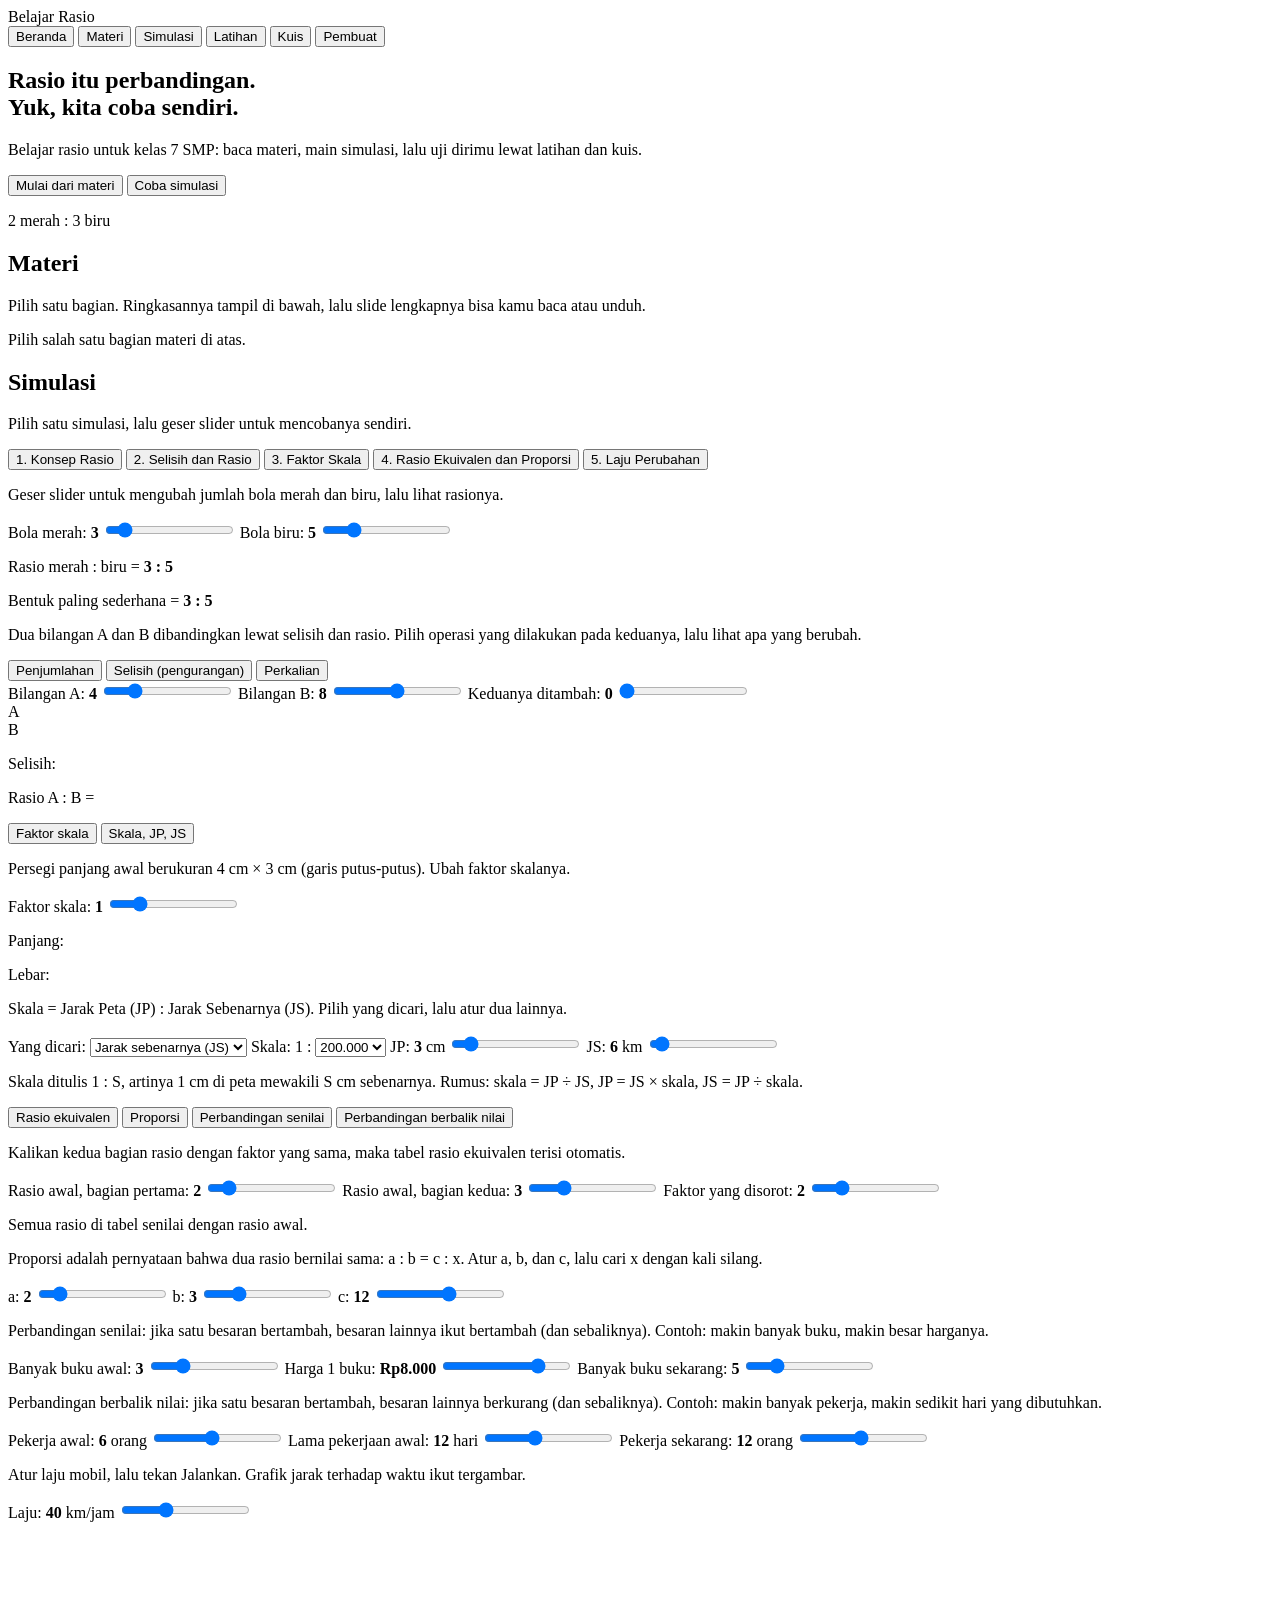
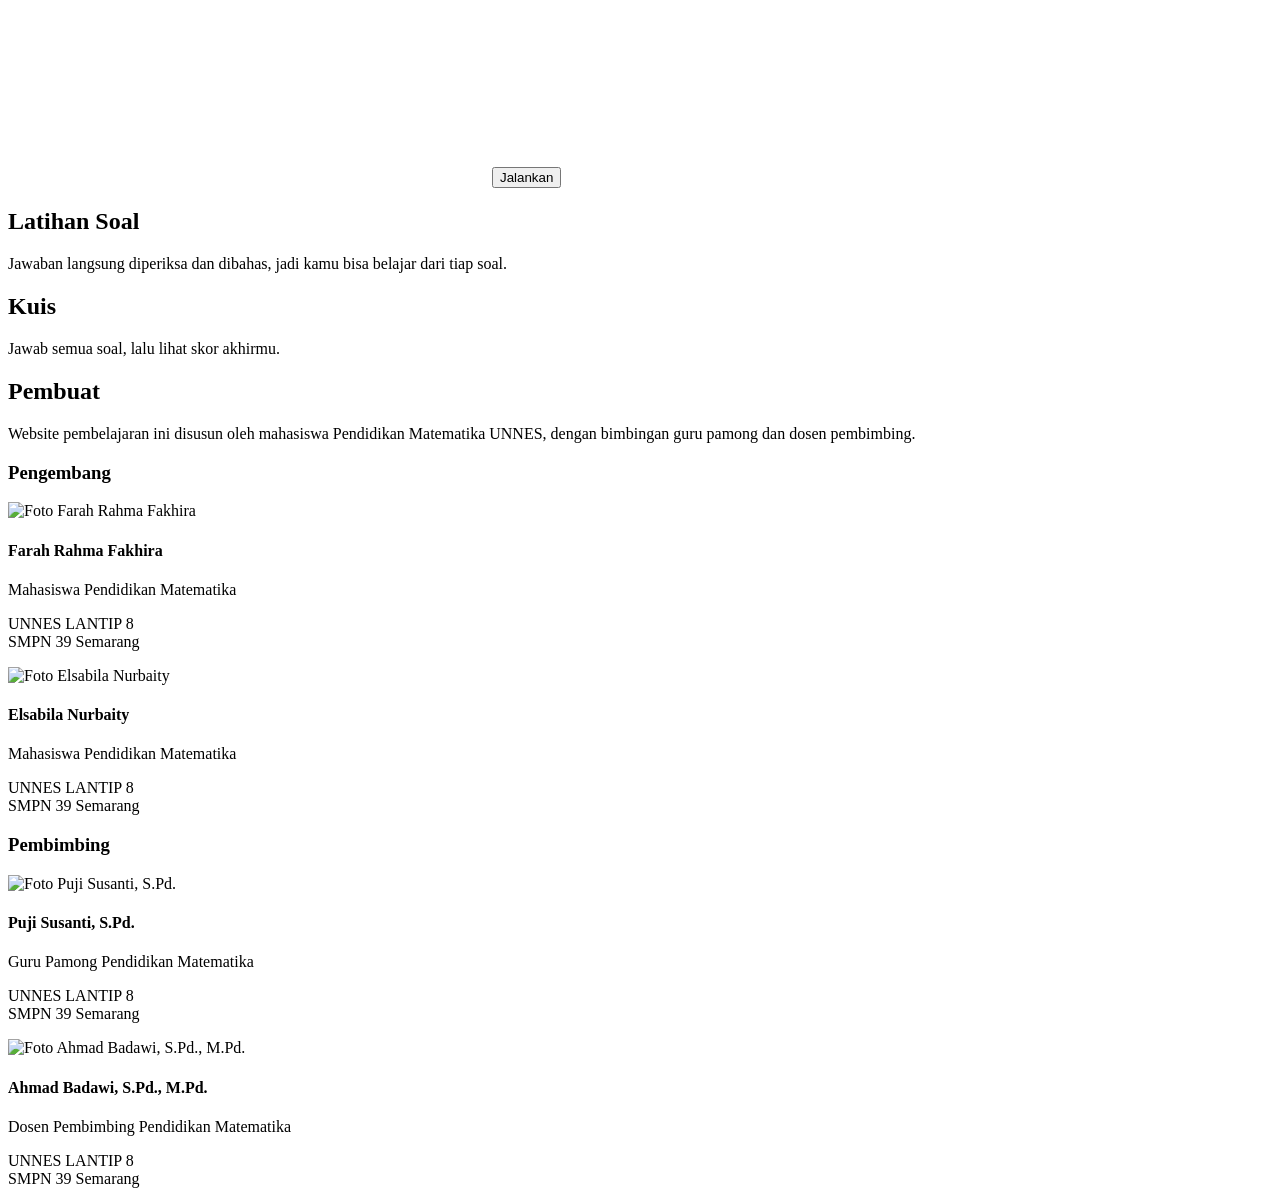
==== index (6).html @ 738f4528 "Add files via upload" ====
<!DOCTYPE html>
<html lang="id">
<head>
<meta charset="UTF-8">
<meta name="viewport" content="width=device-width, initial-scale=1.0">
<title>Belajar Rasio - SMP Kelas 7</title>
<link rel="stylesheet" href="style.css">
</head>
<body>

<nav class="nav">
  <div class="brand"><span class="dot r"></span><span class="dot b"></span> Belajar Rasio</div>
  <div class="links">
    <button data-page="home">Beranda</button>
    <button data-page="materi">Materi</button>
    <button data-page="simulasi">Simulasi</button>
    <button data-page="latihan">Latihan</button>
    <button data-page="kuis">Kuis</button>
    <button data-page="pembuat">Pembuat</button>
  </div>
</nav>

<main>

<section id="home" class="page active">
  <h1>Rasio itu perbandingan.<br>Yuk, kita coba sendiri.</h1>
  <p class="lead">Belajar rasio untuk kelas 7 SMP: baca materi, main simulasi, lalu uji dirimu lewat latihan dan kuis.</p>
  <div class="row">
    <button class="btn" data-page="materi">Mulai dari materi</button>
    <button class="btn ghost" data-page="simulasi">Coba simulasi</button>
  </div>
  <div class="demo">
    <span class="dot r big"></span><span class="dot r big"></span>
    <span class="dot b big"></span><span class="dot b big"></span><span class="dot b big"></span>
    <p>2 merah : 3 biru</p>
  </div>
</section>

<section id="materi" class="page">
  <h2>Materi</h2>
  <p class="lead">Pilih satu bagian. Ringkasannya tampil di bawah, lalu slide lengkapnya bisa kamu baca atau unduh.</p>
  <div id="materi-menu" class="menu"></div>
  <div id="materi-isi" class="card"><p>Pilih salah satu bagian materi di atas.</p></div>
</section>

<section id="simulasi" class="page">
  <h2>Simulasi</h2>
  <p class="lead">Pilih satu simulasi, lalu geser slider untuk mencobanya sendiri.</p>

  <div class="menu sim-menu">
    <button data-sim="1" class="on">1. Konsep Rasio</button>
    <button data-sim="2">2. Selisih dan Rasio</button>
    <button data-sim="3">3. Faktor Skala</button>
    <button data-sim="4">4. Rasio Ekuivalen dan Proporsi</button>
    <button data-sim="5">5. Laju Perubahan</button>
  </div>

  <div class="card">

    <div id="sim-1" class="sim active">
      <p>Geser slider untuk mengubah jumlah bola merah dan biru, lalu lihat rasionya.</p>
      <label>Bola merah: <b id="n-r">3</b>
        <input type="range" id="s-r" min="1" max="20" value="3"></label>
      <label>Bola biru: <b id="n-b">5</b>
        <input type="range" id="s-b" min="1" max="20" value="5"></label>
      <div id="bola" class="bola" aria-live="polite"></div>
      <p class="hasil">Rasio merah : biru = <b id="r-asli">3 : 5</b></p>
      <p class="hasil">Bentuk paling sederhana = <b id="r-sederhana">3 : 5</b></p>
      <p id="r-catatan" class="catatan"></p>
    </div>

    <div id="sim-2" class="sim">
      <p>Dua bilangan A dan B dibandingkan lewat selisih dan rasio. Pilih operasi yang dilakukan pada keduanya, lalu lihat apa yang berubah.</p>
      <div class="subtabs" id="mode2">
        <button data-m="tambah" class="on">Penjumlahan</button>
        <button data-m="kurang">Selisih (pengurangan)</button>
        <button data-m="kali">Perkalian</button>
      </div>
      <label>Bilangan A: <b id="a2">4</b>
        <input type="range" id="s2a" min="1" max="15" value="4"></label>
      <label>Bilangan B: <b id="b2">8</b>
        <input type="range" id="s2b" min="1" max="15" value="8"></label>
      <label><span id="lab2">Keduanya ditambah</span>: <b id="t2">0</b>
        <input type="range" id="s2t" min="0" max="20" value="0"></label>
      <div class="batang"><span>A</span><div class="jalur"><div class="bar r" id="bar2a"></div></div><b id="v2a"></b></div>
      <div class="batang"><span>B</span><div class="jalur"><div class="bar b" id="bar2b"></div></div><b id="v2b"></b></div>
      <p class="hasil">Selisih: <b id="sel2"></b></p>
      <p class="hasil">Rasio A : B = <b id="ras2"></b></p>
      <p id="cat2" class="catatan"></p>
    </div>

    <div id="sim-3" class="sim">
      <div class="subtabs">
        <button data-sub="s3-faktor" class="on">Faktor skala</button>
        <button data-sub="s3-peta">Skala, JP, JS</button>
      </div>

      <div id="s3-faktor" class="sub active">
        <p>Persegi panjang awal berukuran 4 cm × 3 cm (garis putus-putus). Ubah faktor skalanya.</p>
        <label>Faktor skala: <b id="k3">1</b>
          <input type="range" id="s3" min="0.5" max="3" step="0.5" value="1"></label>
        <div class="kanvas"><div class="rect asli"></div><div class="rect" id="rect3"></div></div>
        <p class="hasil">Panjang: <b id="p3"></b></p>
        <p class="hasil">Lebar: <b id="l3"></b></p>
        <p id="c3" class="catatan"></p>
      </div>

      <div id="s3-peta" class="sub">
        <p>Skala = Jarak Peta (JP) : Jarak Sebenarnya (JS). Pilih yang dicari, lalu atur dua lainnya.</p>
        <label>Yang dicari:
          <select id="cari3">
            <option value="js">Jarak sebenarnya (JS)</option>
            <option value="jp">Jarak peta (JP)</option>
            <option value="skala">Skala</option>
          </select></label>
        <label>Skala: 1 :
          <select id="skala3">
            <option value="1000">1.000</option>
            <option value="10000">10.000</option>
            <option value="100000">100.000</option>
            <option value="200000" selected>200.000</option>
            <option value="500000">500.000</option>
          </select></label>
        <label>JP: <b id="vjp3">3</b> cm
          <input type="range" id="jp3" min="1" max="20" value="3"></label>
        <label>JS: <b id="vjs3">6</b> km
          <input type="range" id="js3" min="1" max="100" value="6"></label>
        <p class="hasil" id="hasil3"></p>
        <p class="catatan">Skala ditulis 1 : S, artinya 1 cm di peta mewakili S cm sebenarnya. Rumus: skala = JP ÷ JS, JP = JS × skala, JS = JP ÷ skala.</p>
      </div>
    </div>

    <div id="sim-4" class="sim">
      <div class="subtabs">
        <button data-sub="s4-eku" class="on">Rasio ekuivalen</button>
        <button data-sub="s4-proporsi">Proporsi</button>
        <button data-sub="s4-senilai">Perbandingan senilai</button>
        <button data-sub="s4-balik">Perbandingan berbalik nilai</button>
      </div>

      <div id="s4-eku" class="sub active">
        <p>Kalikan kedua bagian rasio dengan faktor yang sama, maka tabel rasio ekuivalen terisi otomatis.</p>
        <label>Rasio awal, bagian pertama: <b id="a4">2</b>
          <input type="range" id="s4a" min="1" max="9" value="2"></label>
        <label>Rasio awal, bagian kedua: <b id="b4">3</b>
          <input type="range" id="s4b" min="1" max="9" value="3"></label>
        <label>Faktor yang disorot: <b id="k4">2</b>
          <input type="range" id="s4k" min="1" max="6" value="2"></label>
        <table class="tabel" id="tabel4"></table>
        <p class="hasil" id="prop4"></p>
        <p class="catatan">Semua rasio di tabel senilai dengan rasio awal.</p>
      </div>

      <div id="s4-proporsi" class="sub">
        <p>Proporsi adalah pernyataan bahwa dua rasio bernilai sama: a : b = c : x. Atur a, b, dan c, lalu cari x dengan kali silang.</p>
        <label>a: <b id="pav">2</b>
          <input type="range" id="pa" min="1" max="9" value="2"></label>
        <label>b: <b id="pbv">3</b>
          <input type="range" id="pb" min="1" max="9" value="3"></label>
        <label>c: <b id="pcv">12</b>
          <input type="range" id="pc" min="1" max="20" value="12"></label>
        <p class="hasil" id="pr1"></p>
        <p class="hasil" id="pr2"></p>
        <p class="hasil" id="pr3"></p>
        <p class="catatan" id="cpr"></p>
      </div>

      <div id="s4-senilai" class="sub">
        <p>Perbandingan senilai: jika satu besaran bertambah, besaran lainnya ikut bertambah (dan sebaliknya). Contoh: makin banyak buku, makin besar harganya.</p>
        <label>Banyak buku awal: <b id="q1sv">3</b>
          <input type="range" id="q1s" min="1" max="10" value="3"></label>
        <label>Harga 1 buku: <b id="usv">Rp8.000</b>
          <input type="range" id="us" min="1" max="10" value="8"></label>
        <label>Banyak buku sekarang: <b id="q2sv">5</b>
          <input type="range" id="q2s" min="1" max="20" value="5"></label>
        <p class="hasil" id="rs1"></p>
        <p class="hasil" id="rs2"></p>
        <p class="hasil" id="rs3"></p>
        <p class="hasil" id="rs4"></p>
        <p class="catatan" id="cs"></p>
      </div>

      <div id="s4-balik" class="sub">
        <p>Perbandingan berbalik nilai: jika satu besaran bertambah, besaran lainnya berkurang (dan sebaliknya). Contoh: makin banyak pekerja, makin sedikit hari yang dibutuhkan.</p>
        <label>Pekerja awal: <b id="p1bv">6</b> orang
          <input type="range" id="p1b" min="1" max="12" value="6"></label>
        <label>Lama pekerjaan awal: <b id="h1bv">12</b> hari
          <input type="range" id="h1b" min="1" max="30" value="12"></label>
        <label>Pekerja sekarang: <b id="p2bv">12</b> orang
          <input type="range" id="p2b" min="1" max="24" value="12"></label>
        <p class="hasil" id="rb1"></p>
        <p class="hasil" id="rb2"></p>
        <p class="hasil" id="rb3"></p>
        <p class="catatan" id="cb"></p>
      </div>
    </div>

    <div id="sim-5" class="sim">
      <p>Atur laju mobil, lalu tekan Jalankan. Grafik jarak terhadap waktu ikut tergambar.</p>
      <label>Laju: <b id="v5">40</b> km/jam
        <input type="range" id="s5" min="10" max="100" step="10" value="40"></label>
      <div class="jalan"><div class="mobil" id="mobil5"></div></div>
      <canvas id="grafik5" width="480" height="260" aria-label="Grafik jarak terhadap waktu"></canvas>
      <button class="btn" id="go5">Jalankan</button>
      <p class="hasil" id="info5"></p>
    </div>

  </div>
</section>

<section id="latihan" class="page">
  <h2>Latihan Soal</h2>
  <p class="lead">Jawaban langsung diperiksa dan dibahas, jadi kamu bisa belajar dari tiap soal.</p>
  <div id="latihan-box" class="card"></div>
</section>

<section id="kuis" class="page">
  <h2>Kuis</h2>
  <p class="lead">Jawab semua soal, lalu lihat skor akhirmu.</p>
  <div id="kuis-box" class="card"></div>
</section>

<section id="pembuat" class="page">
  <h2>Pembuat</h2>
  <p class="lead">Website pembelajaran ini disusun oleh mahasiswa Pendidikan Matematika UNNES, dengan bimbingan guru pamong dan dosen pembimbing.</p>

  <h3 class="grup">Pengembang</h3>
  <div class="creator-grid">
    <article class="creator">
      <img src="creator1.png" alt="Foto Farah Rahma Fakhira" loading="lazy">
      <h4>Farah Rahma Fakhira</h4>
      <p>Mahasiswa Pendidikan Matematika</p>
      <p class="inst">UNNES LANTIP 8<br>SMPN 39 Semarang</p>
    </article>
    <article class="creator">
      <img src="creator2.png" alt="Foto Elsabila Nurbaity" loading="lazy">
      <h4>Elsabila Nurbaity</h4>
      <p>Mahasiswa Pendidikan Matematika</p>
      <p class="inst">UNNES LANTIP 8<br>SMPN 39 Semarang</p>
    </article>
  </div>

  <h3 class="grup">Pembimbing</h3>
  <div class="creator-grid">
    <article class="creator">
      <img src="gumong.png" alt="Foto Puji Susanti, S.Pd." loading="lazy">
      <h4>Puji Susanti, S.Pd.</h4>
      <p>Guru Pamong Pendidikan Matematika</p>
      <p class="inst">UNNES LANTIP 8<br>SMPN 39 Semarang</p>
    </article>
    <article class="creator">
      <img src="dosenpembimbing.png" alt="Foto Ahmad Badawi, S.Pd., M.Pd." loading="lazy">
      <h4>Ahmad Badawi, S.Pd., M.Pd.</h4>
      <p>Dosen Pembimbing Pendidikan Matematika</p>
      <p class="inst">UNNES LANTIP 8<br>SMPN 39 Semarang</p>
    </article>
  </div>
</section>

</main>

<script src="script.js"></script>
</body>
</html>
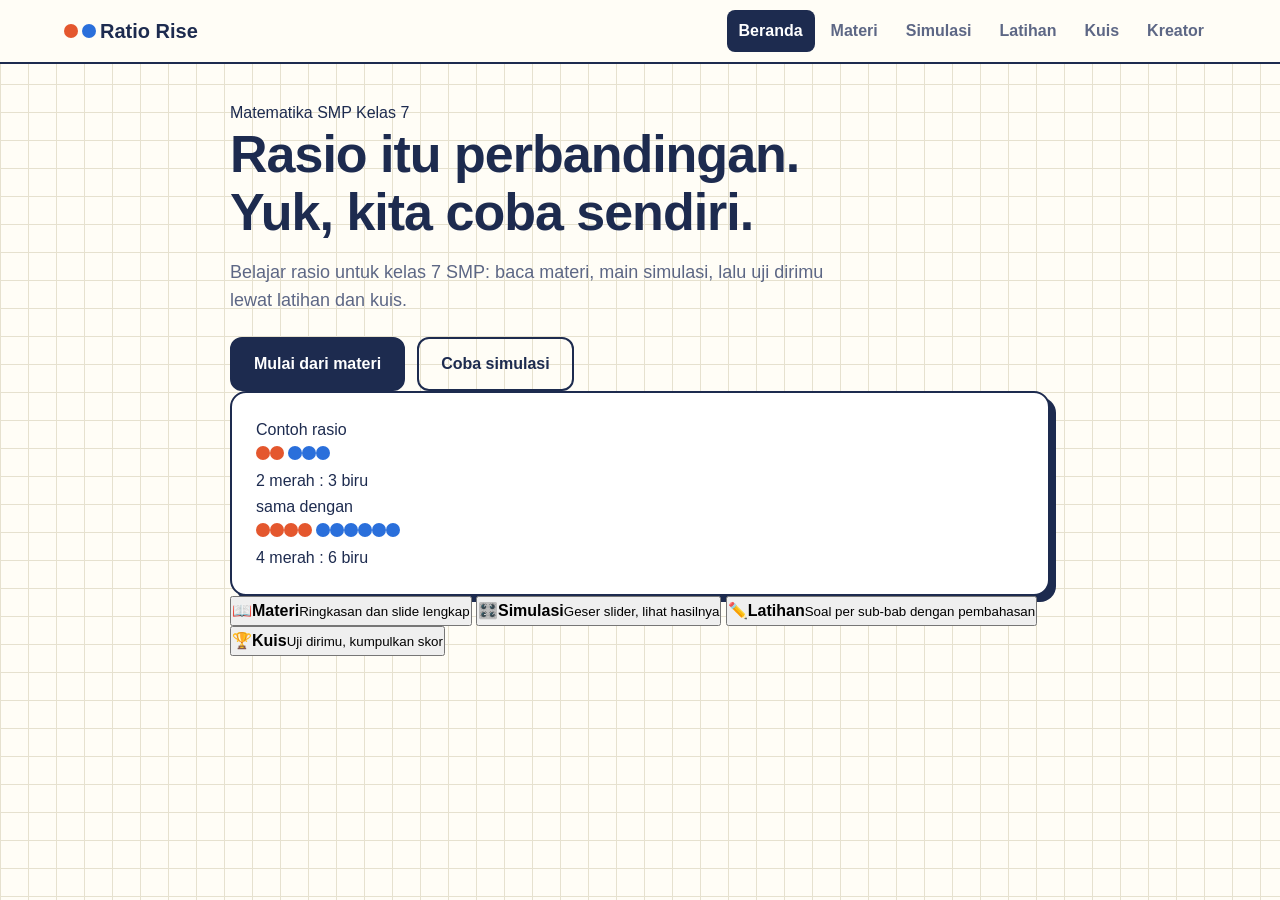
==== commit 3d877172: "Add files via upload" ====
--- a/index (6).html
+++ b/index (6).html
@@ -3,36 +3,58 @@
 <head>
 <meta charset="UTF-8">
 <meta name="viewport" content="width=device-width, initial-scale=1.0">
-<title>Belajar Rasio - SMP Kelas 7</title>
+<title>Ratio Rise - SMP Kelas 7</title>
 <link rel="stylesheet" href="style.css">
 </head>
 <body>
 
 <nav class="nav">
-  <div class="brand"><span class="dot r"></span><span class="dot b"></span> Belajar Rasio</div>
+  <div class="brand"><span class="dot r"></span><span class="dot b"></span> Ratio Rise</div>
   <div class="links">
     <button data-page="home">Beranda</button>
     <button data-page="materi">Materi</button>
     <button data-page="simulasi">Simulasi</button>
     <button data-page="latihan">Latihan</button>
     <button data-page="kuis">Kuis</button>
-    <button data-page="pembuat">Pembuat</button>
+    <button data-page="pembuat">Kreator</button>
   </div>
 </nav>
 
 <main>
 
 <section id="home" class="page active">
-  <h1>Rasio itu perbandingan.<br>Yuk, kita coba sendiri.</h1>
-  <p class="lead">Belajar rasio untuk kelas 7 SMP: baca materi, main simulasi, lalu uji dirimu lewat latihan dan kuis.</p>
-  <div class="row">
-    <button class="btn" data-page="materi">Mulai dari materi</button>
-    <button class="btn ghost" data-page="simulasi">Coba simulasi</button>
-  </div>
-  <div class="demo">
-    <span class="dot r big"></span><span class="dot r big"></span>
-    <span class="dot b big"></span><span class="dot b big"></span><span class="dot b big"></span>
-    <p>2 merah : 3 biru</p>
+  <div class="hero">
+    <div class="hero-teks">
+      <span class="chip">Matematika SMP Kelas 7</span>
+      <h1>Rasio itu perbandingan.<br>Yuk, <span class="sorot">kita coba sendiri.</span></h1>
+      <p class="lead">Belajar rasio untuk kelas 7 SMP: baca materi, main simulasi, lalu uji dirimu lewat latihan dan kuis.</p>
+      <div class="row">
+        <button class="btn" data-page="materi">Mulai dari materi</button>
+        <button class="btn ghost" data-page="simulasi">Coba simulasi</button>
+      </div>
+    </div>
+
+    <div class="hero-demo card" aria-label="Contoh rasio 2 banding 3 sama dengan 4 banding 6">
+      <p class="demo-judul">Contoh rasio</p>
+      <div class="titik-baris">
+        <span class="dot r mid"></span><span class="dot r mid"></span>
+        <span class="dot b mid"></span><span class="dot b mid"></span><span class="dot b mid"></span>
+      </div>
+      <p class="demo-rasio">2 merah : 3 biru</p>
+      <p class="demo-sama">sama dengan</p>
+      <div class="titik-baris baris2">
+        <span class="dot r mid"></span><span class="dot r mid"></span><span class="dot r mid"></span><span class="dot r mid"></span>
+        <span class="dot b mid"></span><span class="dot b mid"></span><span class="dot b mid"></span><span class="dot b mid"></span><span class="dot b mid"></span><span class="dot b mid"></span>
+      </div>
+      <p class="demo-rasio">4 merah : 6 biru</p>
+    </div>
+  </div>
+
+  <div class="fitur-grid">
+    <button class="fitur" data-page="materi"><span class="ikon">📖</span><b>Materi</b><small>Ringkasan dan slide lengkap</small></button>
+    <button class="fitur" data-page="simulasi"><span class="ikon">🎛️</span><b>Simulasi</b><small>Geser slider, lihat hasilnya</small></button>
+    <button class="fitur" data-page="latihan"><span class="ikon">✏️</span><b>Latihan</b><small>Soal per sub-bab dengan pembahasan</small></button>
+    <button class="fitur" data-page="kuis"><span class="ikon">🏆</span><b>Kuis</b><small>Uji dirimu, kumpulkan skor</small></button>
   </div>
 </section>
 
@@ -221,7 +243,7 @@
 </section>
 
 <section id="pembuat" class="page">
-  <h2>Pembuat</h2>
+  <h2>Kreator</h2>
   <p class="lead">Website pembelajaran ini disusun oleh mahasiswa Pendidikan Matematika UNNES, dengan bimbingan guru pamong dan dosen pembimbing.</p>
 
   <h3 class="grup">Pengembang</h3>
@@ -230,13 +252,13 @@
       <img src="creator1.png" alt="Foto Farah Rahma Fakhira" loading="lazy">
       <h4>Farah Rahma Fakhira</h4>
       <p>Mahasiswa Pendidikan Matematika</p>
-      <p class="inst">UNNES LANTIP 8<br>SMPN 39 Semarang</p>
+      <p class="inst">UNNES LANTIP 8<br>SMP Negeri 39 Semarang</p>
     </article>
     <article class="creator">
       <img src="creator2.png" alt="Foto Elsabila Nurbaity" loading="lazy">
       <h4>Elsabila Nurbaity</h4>
       <p>Mahasiswa Pendidikan Matematika</p>
-      <p class="inst">UNNES LANTIP 8<br>SMPN 39 Semarang</p>
+      <p class="inst">UNNES LANTIP 8<br>SMP Negeri 39 Semarang</p>
     </article>
   </div>
 
@@ -246,13 +268,13 @@
       <img src="gumong.png" alt="Foto Puji Susanti, S.Pd." loading="lazy">
       <h4>Puji Susanti, S.Pd.</h4>
       <p>Guru Pamong Pendidikan Matematika</p>
-      <p class="inst">UNNES LANTIP 8<br>SMPN 39 Semarang</p>
+      <p class="inst">UNNES LANTIP 8<br>SMP Negeri 39 Semarang</p>
     </article>
     <article class="creator">
       <img src="dosenpembimbing.png" alt="Foto Ahmad Badawi, S.Pd., M.Pd." loading="lazy">
       <h4>Ahmad Badawi, S.Pd., M.Pd.</h4>
       <p>Dosen Pembimbing Pendidikan Matematika</p>
-      <p class="inst">UNNES LANTIP 8<br>SMPN 39 Semarang</p>
+      <p class="inst">UNNES LANTIP 8<br>SMP Negeri 39 Semarang</p>
     </article>
   </div>
 </section>
--- a/style.css
+++ b/style.css
@@ -0,0 +1,207 @@
+* { box-sizing: border-box; margin: 0; padding: 0; }
+
+:root {
+  --ink: #1d2b4f;
+  --muted: #5d6785;
+  --paper: #fffdf6;
+  --line: #e6e1cf;
+  --red: #e4572e;
+  --blue: #2a6fdb;
+  --ok: #2e9e5b;
+  --bad: #d64545;
+}
+
+body {
+  font-family: "Trebuchet MS", "Segoe UI", sans-serif;
+  color: var(--ink);
+  background-color: var(--paper);
+  background-image:
+    linear-gradient(var(--line) 1px, transparent 1px),
+    linear-gradient(90deg, var(--line) 1px, transparent 1px);
+  background-size: 28px 28px;
+  min-height: 100vh;
+  line-height: 1.6;
+}
+
+button { font: inherit; cursor: pointer; }
+button:focus-visible, input:focus-visible { outline: 3px solid var(--blue); outline-offset: 2px; }
+
+/* Navbar */
+.nav {
+  position: sticky; top: 0; z-index: 10;
+  display: flex; align-items: center; justify-content: space-between;
+  flex-wrap: wrap; gap: 8px;
+  padding: 10px 5%;
+  background: var(--paper);
+  border-bottom: 2px solid var(--ink);
+}
+.brand { font-weight: 800; font-size: 20px; display: flex; align-items: center; gap: 4px; }
+.links { display: flex; gap: 4px; flex-wrap: wrap; }
+.links button {
+  border: none; background: none; padding: 8px 12px; border-radius: 8px;
+  font-weight: 700; color: var(--muted);
+}
+.links button:hover { background: #eef2fb; color: var(--ink); }
+.links button.on { background: var(--ink); color: #fff; }
+
+/* Titik rasio */
+.dot { display: inline-block; width: 14px; height: 14px; border-radius: 50%; }
+.dot.r { background: var(--red); }
+.dot.b { background: var(--blue); }
+.dot.big { width: 44px; height: 44px; margin: 0 4px; }
+
+/* Halaman */
+main { max-width: 860px; margin: 0 auto; padding: 36px 20px 60px; }
+.page { display: none; }
+.page.active { display: block; }
+
+h1 { font-size: clamp(32px, 6vw, 52px); line-height: 1.12; letter-spacing: -1px; margin-bottom: 16px; }
+h2 { font-size: 32px; margin-bottom: 8px; }
+.lead { color: var(--muted); font-size: 18px; max-width: 60ch; margin-bottom: 22px; }
+.row { display: flex; gap: 12px; flex-wrap: wrap; }
+
+.btn {
+  border: 2px solid var(--ink); background: var(--ink); color: #fff;
+  padding: 12px 22px; border-radius: 12px; font-weight: 800;
+}
+.btn.ghost { background: transparent; color: var(--ink); }
+.btn:hover { transform: translateY(-2px); }
+
+.demo { margin-top: 40px; }
+.demo p { margin-top: 10px; font-weight: 800; font-size: 20px; }
+
+.card {
+  background: #fff; border: 2px solid var(--ink); border-radius: 16px;
+  padding: 24px; box-shadow: 6px 6px 0 var(--ink);
+}
+
+/* Materi */
+.menu { display: grid; grid-template-columns: repeat(auto-fit, minmax(150px, 1fr)); gap: 10px; margin-bottom: 22px; }
+.menu button {
+  background: #fff; border: 2px solid var(--ink); border-radius: 12px;
+  padding: 12px; text-align: left; font-weight: 700;
+}
+.menu button.on { background: var(--ink); color: #fff; }
+#materi-isi h3 { font-size: 24px; margin-bottom: 8px; }
+#materi-isi .contoh { background: #f4f7ff; border-left: 5px solid var(--blue); padding: 12px 16px; margin: 14px 0; border-radius: 6px; }
+#materi-isi .versi { display: flex; gap: 8px; margin-top: 16px; }
+#materi-isi .versi button {
+  border: 2px solid var(--ink); background: #fff; color: var(--ink);
+  padding: 8px 16px; border-radius: 999px; font-weight: 700;
+}
+#materi-isi .versi button.on { background: var(--ink); color: #fff; }
+#materi-isi iframe { width: 100%; height: 480px; border: 2px solid var(--line); border-radius: 10px; margin-top: 12px; }
+#materi-isi .unduh { display: inline-block; margin-top: 10px; color: var(--blue); font-weight: 700; }
+
+/* Simulasi */
+label { display: block; font-weight: 700; margin-bottom: 14px; }
+input[type=range] { width: 100%; margin-top: 6px; }
+#s-r { accent-color: var(--red); }
+#s-b { accent-color: var(--blue); }
+.bola { display: flex; flex-wrap: wrap; gap: 6px; margin: 18px 0; min-height: 40px; }
+.hasil { font-size: 20px; }
+.catatan { margin-top: 10px; color: var(--muted); }
+
+/* Soal */
+.soal-atas { display: flex; justify-content: space-between; color: var(--muted); font-weight: 700; margin-bottom: 8px; }
+.tanya { font-size: 21px; font-weight: 700; margin-bottom: 16px; }
+.opsi { display: grid; gap: 10px; }
+.opsi button {
+  text-align: left; padding: 14px; border: 2px solid var(--line); background: #fff;
+  border-radius: 12px; font-weight: 700;
+}
+.opsi button:hover:not(:disabled) { border-color: var(--ink); }
+.opsi button.benar { background: #ddf3e5; border-color: var(--ok); }
+.opsi button.salah { background: #fde2e2; border-color: var(--bad); }
+.bahas { margin-top: 14px; padding: 12px 14px; background: #f4f7ff; border-radius: 8px; }
+.skor { font-size: 52px; font-weight: 800; margin: 10px 0; }
+.card .btn { margin-top: 16px; }
+
+/* Simulasi (5 buah) */
+.sim { display: none; }
+.sim.active { display: block; }
+.sim > p:first-child { margin-bottom: 14px; color: var(--muted); }
+
+.batang { display: flex; align-items: center; gap: 10px; margin: 8px 0; }
+.batang span { width: 18px; font-weight: 800; }
+.batang .jalur { flex: 1; height: 30px; background: #f1efe4; border-radius: 8px; overflow: hidden; }
+.batang b { width: 32px; text-align: right; }
+.bar { height: 100%; border-radius: 8px; transition: width .2s; }
+.bar.r { background: var(--red); }
+.bar.b { background: var(--blue); }
+
+.kanvas { position: relative; height: 280px; overflow: auto; margin: 14px 0; }
+.rect {
+  position: absolute; left: 0; top: 0;
+  background: rgba(42, 111, 219, .22); border: 3px solid var(--blue); border-radius: 4px;
+  transition: width .2s, height .2s;
+}
+.rect.asli { width: 120px; height: 90px; background: none; border: 2px dashed var(--muted); }
+
+.tabel { border-collapse: collapse; width: 100%; margin: 14px 0; }
+.tabel th, .tabel td { border: 2px solid var(--line); padding: 8px 10px; text-align: center; }
+.tabel th { background: #f4f7ff; }
+.tabel tr.pilih td { background: #fff3d6; font-weight: 800; }
+
+.jalan { position: relative; height: 44px; margin: 14px 0; background: #e7e9ef; border-radius: 8px; border-bottom: 4px solid var(--ink); }
+.mobil { position: absolute; bottom: 6px; left: 0; width: 44px; height: 24px; background: var(--red); border-radius: 8px 8px 4px 4px; }
+.mobil::before, .mobil::after { content: ""; position: absolute; bottom: -6px; width: 12px; height: 12px; background: var(--ink); border-radius: 50%; }
+.mobil::before { left: 6px; }
+.mobil::after { right: 6px; }
+
+#grafik5 { display: block; width: 100%; max-width: 480px; height: auto; margin: 10px 0; }
+
+.subtabs { display: flex; gap: 8px; flex-wrap: wrap; margin-bottom: 16px; }
+.subtabs button {
+  border: 2px solid var(--ink); background: #fff; color: var(--ink);
+  padding: 8px 16px; border-radius: 999px; font-weight: 700;
+}
+.subtabs button.on { background: var(--ink); color: #fff; }
+.sub { display: none; }
+.sub.active { display: block; }
+.sub > p:first-child { margin-bottom: 14px; color: var(--muted); }
+select {
+  font: inherit; font-weight: 700; padding: 6px 10px; margin-left: 6px;
+  border: 2px solid var(--ink); border-radius: 8px; background: #fff; color: var(--ink);
+}
+input[type=range]:disabled { opacity: .35; }
+
+@media (max-width: 600px) {
+  .nav { justify-content: center; }
+  .card { padding: 18px; box-shadow: 4px 4px 0 var(--ink); }
+  #materi-isi iframe { height: 340px; }
+}
+
+@media (prefers-reduced-motion: reduce) {
+  .btn:hover { transform: none; }
+}
+
+/* Latihan per sub-bab */
+#latihan-box h3 { font-size: 24px; margin-bottom: 8px; }
+.level-pilih { display: grid; grid-template-columns: repeat(auto-fit, minmax(200px, 1fr)); gap: 12px; margin: 16px 0; }
+.level-pilih button {
+  background: #fff; border: 2px solid var(--ink); border-radius: 12px;
+  padding: 14px; text-align: left; font-weight: 800; font-size: 18px; color: var(--ink);
+}
+.level-pilih button:hover { background: #f4f7ff; }
+.level-pilih small { display: block; color: var(--muted); font-weight: 600; font-size: 14px; }
+
+
+/* Pembuat */
+#pembuat .grup { font-size: 22px; margin: 28px 0 14px; }
+.creator-grid { display: grid; grid-template-columns: repeat(auto-fit, minmax(240px, 1fr)); gap: 20px; }
+.creator {
+  background: #fff; border: 2px solid var(--ink); border-radius: 16px;
+  padding: 16px; box-shadow: 6px 6px 0 var(--ink); text-align: center;
+}
+.creator img {
+  width: 100%; aspect-ratio: 1 / 1; object-fit: cover; object-position: top center;
+  border-radius: 12px; border: 2px solid var(--line); background: var(--paper);
+}
+.creator h4 { font-size: 19px; margin: 14px 0 4px; line-height: 1.3; }
+.creator p { color: var(--muted); font-weight: 700; font-size: 15px; }
+.creator .inst { margin-top: 8px; font-weight: 600; font-size: 14px; }
+
+@media (max-width: 600px) {
+  .creator { box-shadow: 4px 4px 0 var(--ink); }
+}
